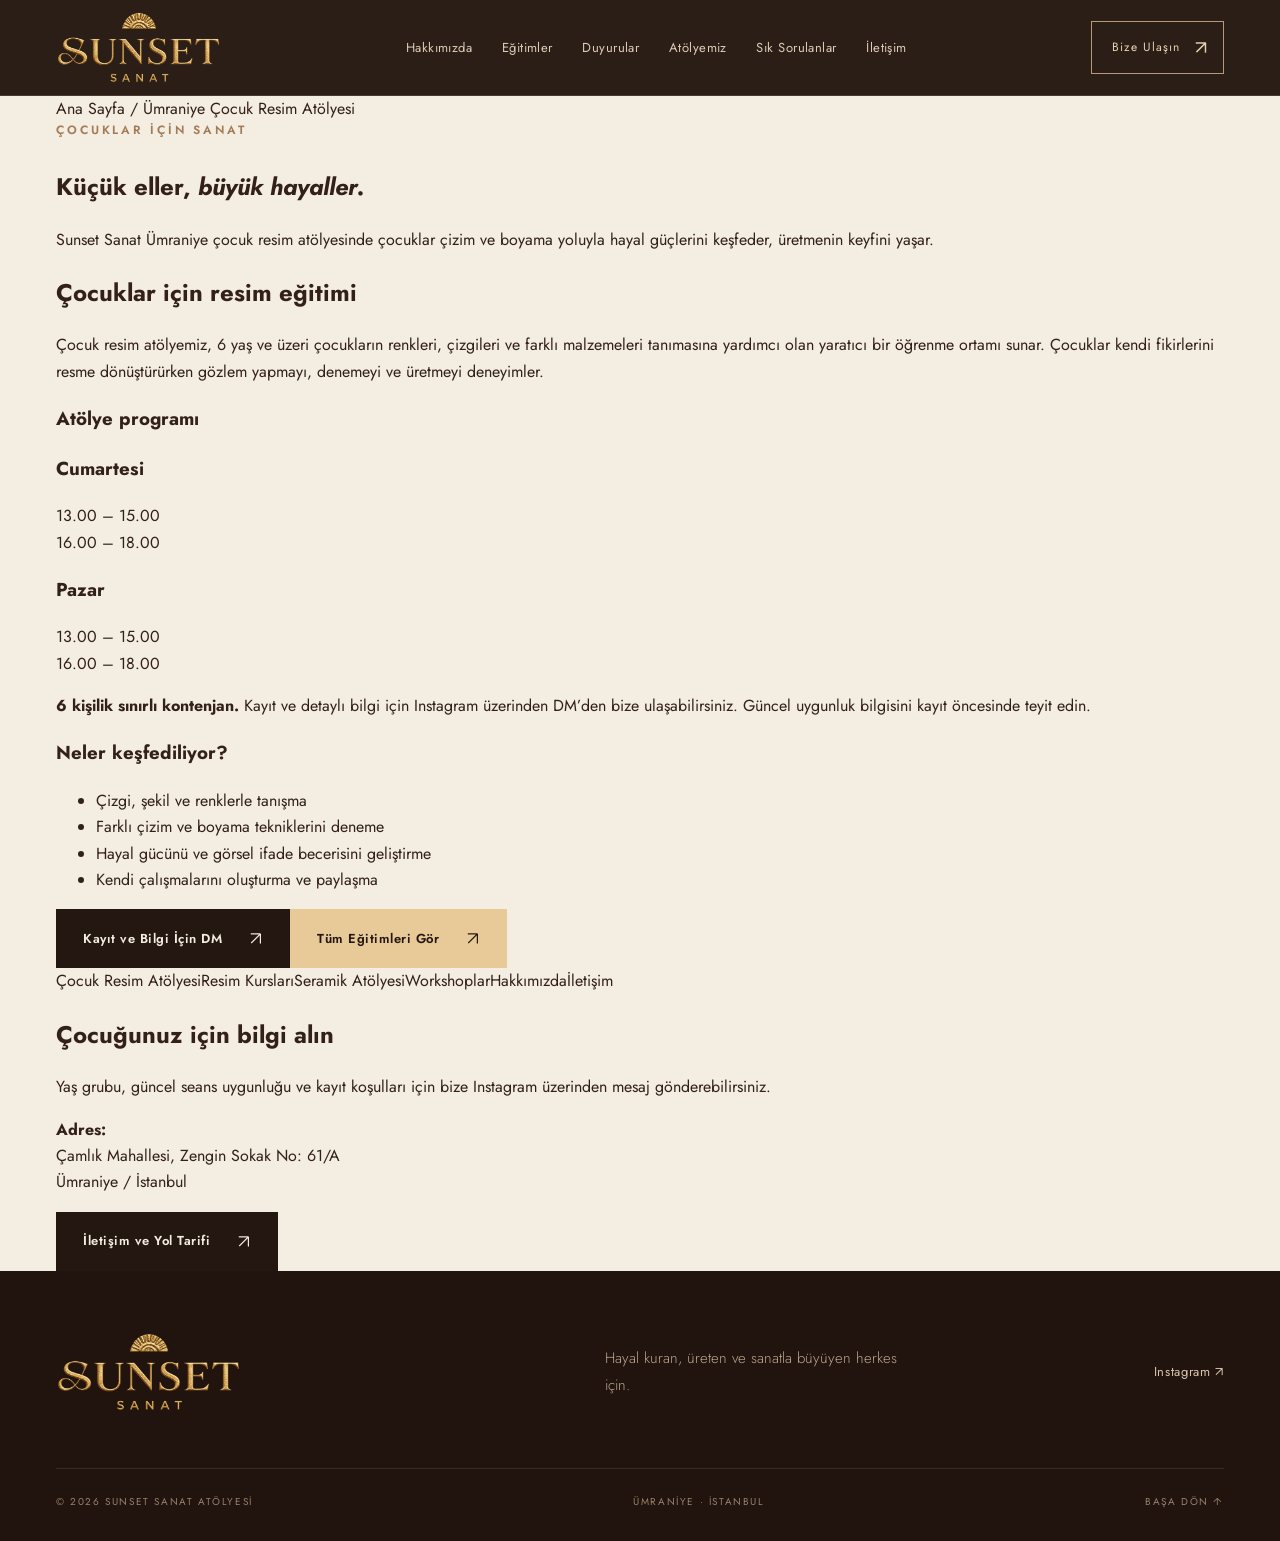
==== cocuk-resim-kursu.html @ 6eab6c6a "Add SEO landing page: Ümraniye Çocuk Resim Atölyesi" ====
<!doctype html>
<html lang="tr">
<head>
<meta charset="utf-8">
<meta name="viewport" content="width=device-width, initial-scale=1">
<title>Ümraniye Çocuk Resim Atölyesi | Sunset Sanat</title>
<meta name="description" content="Ümraniye çocuk resim atölyesi: 6 yaş ve üzeri çocuklar için çizim, boyama ve yaratıcılığı destekleyen sanat çalışmaları. Program ve kayıt için Sunset Sanat'a ulaşın.">
<meta name="robots" content="index, follow, max-image-preview:large">
<link rel="canonical" href="https://www.sunsetsanat.com/cocuk-resim-kursu.html">
<meta name="theme-color" content="#241711">
<link rel="icon" type="image/svg+xml" href="assets/favicon.svg">
<link rel="preconnect" href="https://fonts.googleapis.com">
<link rel="preconnect" href="https://fonts.gstatic.com" crossorigin>
<link href="https://fonts.googleapis.com/css2?family=DM+Sans:wght@400;500;600;700&family=Jost:wght@300;400;500;600;700&family=Playfair+Display:ital,wght@0,400;0,500;1,400;1,500&display=swap" rel="stylesheet">
<link rel="stylesheet" href="styles.css">
<link rel="stylesheet" href="sayfalar.css">
<script type="application/ld+json">{"@context":"https://schema.org","@type":"BreadcrumbList","itemListElement":[{"@type":"ListItem","position":1,"name":"Ana Sayfa","item":"https://www.sunsetsanat.com/"},{"@type":"ListItem","position":2,"name":"Ümraniye Çocuk Resim Atölyesi","item":"https://www.sunsetsanat.com/cocuk-resim-kursu.html"}]}</script>
</head>
<body>
<a class="skip-link" href="#icerik">İçeriğe geç</a>
<header class="site-header" id="ust"><div class="container header-inner">
<a class="brand" href="index.html" aria-label="Sunset Sanat ana sayfa"><img src="assets/logo-sunset.png" alt="Sunset Sanat" width="162" height="71"></a>
<nav class="main-nav" id="main-nav" aria-label="Ana menü">
<a href="index.html#hakkimizda">Hakkımızda</a><a href="index.html#egitimler">Eğitimler</a><a href="index.html#duyurular">Duyurular</a><a href="index.html#atolye">Atölyemiz</a><a href="index.html#sss">Sık Sorulanlar</a><a href="index.html#iletisim">İletişim</a>
</nav>
<a class="header-cta" href="https://www.instagram.com/sunsetsanatatolyesi/" target="_blank" rel="noopener noreferrer">Bize Ulaşın <span aria-hidden="true">↗</span></a>
<button class="menu-toggle" type="button" aria-expanded="false" aria-controls="main-nav" aria-label="Menüyü aç"><span></span><span></span><span></span></button>
</div></header>
<main id="icerik">
<section class="inner-hero"><div class="container">
<div class="breadcrumbs"><a href="index.html">Ana Sayfa</a> / Ümraniye Çocuk Resim Atölyesi</div>
<p class="overline">ÇOCUKLAR İÇİN SANAT</p><h1>Küçük eller, <em>büyük hayaller.</em></h1><p>Sunset Sanat Ümraniye çocuk resim atölyesinde çocuklar çizim ve boyama yoluyla hayal güçlerini keşfeder, üretmenin keyfini yaşar.</p>
</div></section>
<section class="inner-content"><div class="container inner-layout">
<article class="inner-main"><h2>Çocuklar için resim eğitimi</h2><p>Çocuk resim atölyemiz, 6 yaş ve üzeri çocukların renkleri, çizgileri ve farklı malzemeleri tanımasına yardımcı olan yaratıcı bir öğrenme ortamı sunar. Çocuklar kendi fikirlerini resme dönüştürürken gözlem yapmayı, denemeyi ve üretmeyi deneyimler.</p><h3>Atölye programı</h3><div class="inner-cards"><div class="inner-card"><h3>Cumartesi</h3><p>13.00 – 15.00<br>16.00 – 18.00</p></div><div class="inner-card"><h3>Pazar</h3><p>13.00 – 15.00<br>16.00 – 18.00</p></div></div><div class="inner-note"><p><strong>6 kişilik sınırlı kontenjan.</strong> Kayıt ve detaylı bilgi için Instagram üzerinden DM’den bize ulaşabilirsiniz. Güncel uygunluk bilgisini kayıt öncesinde teyit edin.</p></div><h3>Neler keşfediliyor?</h3><ul><li>Çizgi, şekil ve renklerle tanışma</li><li>Farklı çizim ve boyama tekniklerini deneme</li><li>Hayal gücünü ve görsel ifade becerisini geliştirme</li><li>Kendi çalışmalarını oluşturma ve paylaşma</li></ul>
<div class="inner-actions"><a class="button button-dark" href="https://www.instagram.com/sunsetsanatatolyesi/" target="_blank" rel="noopener noreferrer">Kayıt ve Bilgi İçin DM <span>↗</span></a><a class="button button-gold" href="index.html#egitimler">Tüm Eğitimleri Gör <span>↗</span></a></div>
<div class="inner-footer-links"><a href="cocuk-resim-kursu.html">Çocuk Resim Atölyesi</a><a href="resim-kurslari.html">Resim Kursları</a><a href="seramik-atolyesi.html">Seramik Atölyesi</a><a href="workshoplar.html">Workshoplar</a><a href="hakkimizda.html">Hakkımızda</a><a href="iletisim.html">İletişim</a></div>
</article>
<aside class="inner-aside"><h2>Çocuğunuz için bilgi alın</h2><p>Yaş grubu, güncel seans uygunluğu ve kayıt koşulları için bize Instagram üzerinden mesaj gönderebilirsiniz.</p><p><strong>Adres:</strong><br>Çamlık Mahallesi, Zengin Sokak No: 61/A<br>Ümraniye / İstanbul</p><a class="button button-dark" href="index.html#iletisim">İletişim ve Yol Tarifi <span>↗</span></a></aside>
</div></section></main><footer class="footer"><div class="container"><div class="footer-top"><a href="index.html"><img src="assets/logo-sunset.png" width="185" height="82" alt="Sunset Sanat"></a><p>Hayal kuran, üreten ve sanatla büyüyen herkes için.</p><a class="footer-instagram" href="https://www.instagram.com/sunsetsanatatolyesi/" target="_blank" rel="noopener noreferrer">Instagram ↗</a></div><div class="footer-bottom"><span>© 2026 SUNSET SANAT ATÖLYESİ</span><span>ÜMRANİYE · İSTANBUL</span><a href="#ust">BAŞA DÖN ↑</a></div></div></footer>
<script>
const toggle=document.querySelector('.menu-toggle'),nav=document.querySelector('.main-nav');
if(toggle&&nav){toggle.addEventListener('click',()=>{const open=toggle.getAttribute('aria-expanded')!=='true';toggle.setAttribute('aria-expanded',String(open));nav.classList.toggle('is-open',open);});}
</script>
</body></html>
---- styles.css ----
:root{--ink:#332016;--brown:#241711;--brown-2:#39251a;--brown-3:#563b29;--gold:#cfa56c;--light-gold:#e8c998;--cream:#f4ede2;--paper:#e9dac5;--white:#fffaf2;--muted:#87715c;--serif:'Playfair Display',Georgia,'Times New Roman',serif;--sans:'Jost','DM Sans',Arial,sans-serif;--ease:cubic-bezier(.22,1,.36,1)}
*,*::before,*::after{box-sizing:border-box}
html{scroll-behavior:smooth;scroll-padding-top:92px}
body{margin:0;font-family:var(--sans);font-size:16px;line-height:1.65;color:var(--ink);background:var(--cream);-webkit-font-smoothing:antialiased}
body.menu-open,body.lightbox-open{overflow:hidden}
::selection{background:var(--gold);color:var(--brown)}
a{color:inherit;text-decoration:none}img{display:block;max-width:100%}button{font:inherit}button,a{-webkit-tap-highlight-color:transparent}button:focus-visible,a:focus-visible,summary:focus-visible{outline:3px solid var(--gold);outline-offset:5px}
.container{width:min(1360px,calc(100% - 112px));margin-inline:auto}.section-pad{padding-block:125px}.skip-link{position:absolute;z-index:500;top:-70px;left:20px;background:#fff;color:#111;padding:10px 20px}.skip-link:focus{top:12px}
.overline,.section-index,.meta-label{font-size:12px;line-height:1.4;font-weight:600;letter-spacing:.24em;text-transform:uppercase}.overline{color:#a37b54;margin:0 0 28px}.display-title{font-family:var(--serif);font-size:clamp(41px,4.5vw,69px);line-height:1.2;letter-spacing:-.045em;font-weight:400;margin:0}.display-title em{color:#a47853;font-weight:400}.text-link{display:inline-flex;align-items:center;gap:24px;font-weight:500;color:var(--ink);border-bottom:1px solid #a58c73;padding-bottom:8px;transition:gap .25s,border-color .25s}.text-link:hover{gap:36px;border-color:var(--ink)}.text-link-light{color:var(--paper);border-color:#9a7553}.text-link-light:hover{border-color:var(--paper)}
.button{min-height:59px;display:inline-flex;align-items:center;justify-content:space-between;gap:28px;padding:15px 27px;font-size:13px;font-weight:600;letter-spacing:.04em;transition:background .25s,color .25s,transform .25s}.button:hover{transform:translateY(-3px)}.button span{font-size:19px;line-height:1;font-weight:300}.button-gold{background:var(--light-gold);color:var(--brown)}.button-gold:hover{background:#f0d8ae}.button-dark{background:var(--brown);color:var(--cream)}.button-dark:hover{background:var(--brown-3)}.button-outline{border:1px solid #ae8d68;color:var(--cream)}.button-outline:hover{border-color:var(--cream);background:#ffffff11}
.site-header{height:96px;position:sticky;top:0;z-index:50;background:#241711f7;backdrop-filter:blur(18px);border-bottom:1px solid #e8c99828}.header-inner{height:100%;display:flex;align-items:center;gap:24px;justify-content:space-between}.brand{display:flex;align-items:center;flex-shrink:0}.brand img{width:165px;height:auto;display:block}.main-nav{display:flex;align-items:center;justify-content:center;gap:clamp(13px,2.3vw,35px)}.main-nav a{font-size:13px;font-weight:400;letter-spacing:.035em;color:#ddcbb4;transition:color .25s}.main-nav a:hover{color:var(--gold)}.header-cta{white-space:nowrap;border:1px solid #b89976;color:#e9d4af;padding:10px 15px 10px 20px;font-size:12px;letter-spacing:.08em;display:flex;gap:15px;align-items:center;transition:background .25s}.header-cta:hover{background:#d9b57e1a}.header-cta span{font-size:19px}.menu-toggle{display:none;appearance:none;background:transparent;border:0;color:white;width:46px;height:46px;align-items:center;justify-content:center;flex-direction:column;gap:6px;cursor:pointer}.menu-toggle span{width:25px;height:1px;background:var(--light-gold);transition:transform .25s,opacity .25s}
.hero{overflow:hidden;background:var(--brown);color:var(--cream);position:relative}.hero:before{content:"";pointer-events:none;position:absolute;left:-250px;top:100px;width:800px;height:800px;background:radial-gradient(circle,#9c704017,transparent 70%)}.hero-grid{display:grid;grid-template-columns:49% 51%;min-height:min(760px,calc(100vh - 96px));align-items:stretch}.hero-copy{position:relative;z-index:1;padding:91px 35px 80px 0;display:flex;align-items:flex-start;flex-direction:column;justify-content:center}.eyebrow{font-size:10px;letter-spacing:.21em;font-weight:500;color:#cfb58d;display:flex;align-items:center;gap:13px;white-space:nowrap}.tiny-sun{font-size:23px;color:var(--gold);font-weight:300}.eyebrow-line{width:31px;height:1px;background:#816147}.hero h1{font-family:var(--serif);font-size:clamp(68px,7.4vw,119px);line-height:1.09;font-weight:400;letter-spacing:-.066em;margin:27px 0 31px}.hero h1 em{font-weight:400;color:var(--gold)}.gold-period{color:var(--gold)}.hero-copy>p{max-width:500px;color:#cbb6a1;font-size:16px;font-weight:300;line-height:1.9;letter-spacing:.01em;margin:0 0 35px}.hero-actions{display:flex;gap:36px;align-items:center;flex-wrap:wrap}.hero-actions .text-link{font-size:13px}.hero-note{display:flex;align-items:center;gap:20px;margin-top:74px;font-size:13px;color:#b8a38c;font-weight:300;line-height:1.55;letter-spacing:.04em}.note-star{font-size:45px;color:#b68d5f;line-height:1}.hero-visual{height:100%;min-height:640px;position:relative;padding:24px 0 25px 33px}.hero-image-wrap{position:absolute;inset:24px 0 25px 33px;overflow:hidden;background:#59412c}.hero-image-wrap>img{width:100%;height:100%;object-fit:cover;object-position:50% 46%;filter:saturate(.88) contrast(1.05)}.hero-image-shade{position:absolute;inset:0;background:linear-gradient(180deg,#160e0900 30%,#160e0999 100%)}.hero-stamp{position:absolute;left:-64px;bottom:115px;width:157px;height:157px;border-radius:50%;background:#e7c89a;color:#472d1f;border:8px solid #2b1a13;box-shadow:0 0 0 1px #aa8157;display:flex;align-items:center;justify-content:center;flex-direction:column;transform:rotate(-13deg);text-align:center;line-height:1}.hero-stamp span{font-size:10px;letter-spacing:.2em;margin-bottom:8px}.hero-stamp strong{font-size:14px;letter-spacing:.08em;line-height:1.16;font-weight:500}.hero-stamp svg{width:48px;margin-top:7px}.hero-image-caption{position:absolute;right:27px;bottom:51px;color:#e6d3b7;font-size:10px;letter-spacing:.21em;text-align:right}.hero-image-caption span{margin:0 8px}.hero-bottomline{border-top:1px solid #d0ac732b}.hero-bottomline .container{min-height:48px;display:flex;justify-content:space-between;align-items:center;color:#947b62;font-size:10px;letter-spacing:.25em}.hero-bottomline a{color:#bca181;transition:color .25s}.hero-bottomline a:hover{color:var(--cream)}.hero-bottomline a span{font-size:19px;vertical-align:middle;margin-left:12px}
.intro{background:#f3eee5}.intro-grid{display:grid;grid-template-columns:31% 69%;gap:20px}.section-index{color:#aa8258}.intro-side{position:relative;display:flex;flex-direction:column;justify-content:space-between;min-height:480px}.intro-decoration{height:260px;max-width:260px;opacity:.32}.intro-decoration svg{width:100%;height:100%;fill:none;stroke:#a88662;stroke-width:.6}.intro-main{max-width:830px;padding-top:46px}.intro-main .display-title{margin-bottom:35px}.intro-desc{max-width:630px;display:grid;grid-template-columns:1fr 1fr;gap:36px;font-size:16px;font-weight:300;color:#6d5b4d;line-height:1.9}.intro-desc p{margin:0}.intro-pills{margin-top:44px;display:flex;gap:12px;flex-wrap:wrap}.intro-pills span{border:1px solid #cdbda9;padding:10px 13px;font-size:12px;color:#735e4c;letter-spacing:.035em}
.courses{background:#e7d9c6}.section-head{display:flex;justify-content:space-between;align-items:flex-end;gap:40px}.section-head .display-title{max-width:900px}.section-head>p{max-width:290px;line-height:1.85;color:#705e50;font-weight:300;font-size:15px;margin:0 0 9px}.filter-bar{display:flex;gap:8px;flex-wrap:wrap;margin-top:56px;margin-bottom:37px}.filter-chip{cursor:pointer;background:transparent;color:#664b39;border:1px solid #c5b198;font-size:12px;letter-spacing:.035em;padding:10px 19px;border-radius:50px;transition:background .2s,color .2s,border-color .2s}.filter-chip:hover{border-color:#725036}.filter-chip.active{background:#452d1e;color:#fff2df;border-color:#452d1e}.course-grid{display:grid;grid-template-columns:repeat(3,minmax(0,1fr));gap:22px}.course-card{background:#f6f0e6;overflow:hidden;display:flex;flex-direction:column;transition:box-shadow .3s,transform .3s}.course-card[hidden]{display:none}.course-card:hover{transform:translateY(-6px);box-shadow:0 19px 33px #26180f17}.course-image{aspect-ratio:1.28;position:relative;overflow:hidden;background:#6c4c36}.course-image>img{height:100%;width:100%;object-fit:cover;transition:transform .6s var(--ease);object-position:center 40%}.course-card:hover .course-image>img{transform:scale(1.055)}.course-number{position:absolute;top:18px;left:18px;background:#f5e7d8ef;color:#38261a;padding:3px 13px;font-family:var(--serif);font-size:17px}.course-body{padding:31px 30px 27px;display:flex;align-items:flex-start;flex-direction:column;flex:1}.course-type{font-size:10px;letter-spacing:.17em;color:#a17955;font-weight:500}.course-body h3{font-family:var(--serif);font-weight:400;font-size:34px;line-height:1.2;letter-spacing:-.03em;margin:11px 0 13px}.course-body p{font-size:14px;line-height:1.75;font-weight:300;color:#66594e;margin:0 0 26px;max-width:330px}.course-body a{margin-top:auto;align-self:stretch;display:flex;justify-content:space-between;border-top:1px solid #decdb9;padding-top:15px;font-size:12px;font-weight:600;letter-spacing:.065em;color:#684733}.course-body a span{font-size:17px;transition:transform .2s}.course-body a:hover span{transform:translate(3px,-3px)}.courses-bottom{border-top:1px solid #c6ae92;margin-top:43px;padding-top:27px;display:flex;align-items:center;justify-content:space-between;gap:20px;font-weight:300;color:#695746}.courses-bottom .text-link{font-weight:500;font-size:13px}
.feature{background:var(--white);padding-block:111px}.feature-grid{display:grid;grid-template-columns:46fr 54fr;gap:8%;align-items:center}.feature-art{padding:0 34px 25px 0;position:relative}.feature-art img{width:100%;max-height:625px;object-fit:cover;object-position:top;box-shadow:24px 24px 0 #e0cdb3}.feature-art-line{position:absolute;width:80px;height:80px;border-left:1px solid #947355;border-bottom:1px solid #947355;left:-25px;bottom:3px}.feature-copy{max-width:570px}.feature-copy .display-title{margin-bottom:26px}.feature-copy>p:not(.overline){max-width:510px;font-size:16px;line-height:1.9;color:#706056;font-weight:300;margin:0 0 30px}.feature-schedule{border-top:1px solid #dac7ac;border-bottom:1px solid #dac7ac;display:grid;grid-template-columns:1.15fr 1fr .9fr;margin-bottom:32px}.feature-schedule>div{padding:18px 9px 19px 0;display:flex;flex-direction:column;gap:6px}.feature-schedule>div+div{border-left:1px solid #dac7ac;padding-left:20px}.feature-schedule span{font-size:10px;letter-spacing:.16em;color:#ae875c}.feature-schedule strong{font-weight:500;font-size:15px;color:#473123}.feature-copy small{display:block;color:#897766;font-size:12px;font-weight:300;margin-top:15px}
.gallery{background:#2c1c13;color:var(--cream)}.gallery-title-row{display:flex;align-items:end;justify-content:space-between;gap:40px;margin-bottom:48px}.gallery-title-row .display-title em{color:var(--gold)}.gallery-title-row>p{max-width:300px;color:#beab96;font-weight:300;font-size:15px;line-height:1.9;margin:0 0 10px}.gallery-grid{height:min(600px,48vw);min-height:420px;display:grid;grid-template-columns:1.14fr 1fr;grid-template-rows:1fr 1fr;gap:16px}.gallery-item{position:relative;cursor:zoom-in;background:#4b3324;border:0;padding:0;display:block;min-width:0;overflow:hidden}.gallery-item img{height:100%;width:100%;object-fit:cover;transition:transform .7s var(--ease),filter .7s;filter:saturate(.75)}.gallery-item:hover img{transform:scale(1.055);filter:saturate(1)}.gallery-main{grid-row:1/3}.gallery-main img{object-position:center 47%}.gallery-top img{object-position:50% 43%}.gallery-bottom img{object-position:center 32%}.gallery-zoom{position:absolute;right:18px;bottom:18px;border:1px solid #f1e0c877;color:#fff3df;width:42px;height:42px;display:grid;place-items:center;font-size:21px;background:#21150e75;backdrop-filter:blur(8px)}.gallery-foot{display:flex;justify-content:space-between;gap:20px;margin-top:30px;align-items:center}.gallery-foot>span{font-size:11px;letter-spacing:.19em;color:#a98866}.gallery-foot>span span{margin:0 15px}.gallery-foot .text-link{font-size:13px}
.quote-band{background:#d5b68d;padding:35px 0;color:#432a1a}.quote-band .container{display:flex;align-items:center;justify-content:center;gap:45px}.quote-band p{font-family:var(--serif);font-size:clamp(18px,2.4vw,33px);line-height:1.5;letter-spacing:-.025em;text-align:center;margin:0}.quote-band em{font-weight:400}.quote-sun{font-size:28px;color:#745033}
.faq{background:#f5eee4}.faq-grid{display:grid;grid-template-columns:.85fr 1.15fr;gap:9%}.faq-heading .display-title{margin-bottom:26px}.faq-heading>p:not(.overline){font-size:15px;line-height:1.9;color:#7a6859;font-weight:300;max-width:310px;margin-bottom:25px}.faq-heading .text-link{font-size:13px}.faq-list{border-top:1px solid #cbb9a5}.faq-list details{border-bottom:1px solid #cbb9a5;padding:24px 0;transition:background .2s}.faq-list summary{list-style:none;cursor:pointer;font-size:18px;font-weight:500;display:flex;gap:25px;align-items:center;justify-content:space-between;color:#392719;line-height:1.5}.faq-list summary::-webkit-details-marker{display:none}.faq-list summary span{display:grid;place-items:center;border:1px solid #c8ae8d;border-radius:50%;width:31px;height:31px;flex-shrink:0;font-size:24px;line-height:1;font-weight:300;transition:transform .25s,background .25s}.faq-list details[open] summary span{transform:rotate(45deg);background:#deceb9}.faq-list details p{font-size:15px;line-height:1.85;color:#756354;margin:14px 63px 0 0;font-weight:300}.faq-list details p a{text-decoration:underline;text-underline-offset:3px;color:#8b5e40}
.contact{background:#302016;color:var(--cream);padding:108px 0}.contact-grid{display:grid;grid-template-columns:1fr 1fr;gap:7%;align-items:stretch}.contact-copy{padding:12px 0}.contact-copy .display-title{font-size:clamp(42px,4.2vw,65px);margin-bottom:24px}.contact-copy .display-title em{color:var(--gold)}.contact-copy>p:not(.overline){font-size:15px;font-weight:300;line-height:1.9;max-width:440px;color:#c4b09a;margin-bottom:37px}.contact-meta{display:grid;grid-template-columns:1.2fr .85fr;gap:25px;padding:25px 0;border-top:1px solid #87684a67;border-bottom:1px solid #87684a67}.contact-meta>div{display:flex;flex-direction:column;gap:13px}.meta-label{font-size:10px;color:#c8a16c}.contact-meta address{font-style:normal;font-size:15px;line-height:1.8;font-weight:300;color:#e4d2bb}.contact-meta a{font-size:14px;font-weight:400;color:#e4d2bb;overflow-wrap:anywhere}.contact-meta a:hover{color:var(--gold)}.contact-actions{margin-top:32px;display:flex;align-items:center;gap:12px;flex-wrap:wrap}.contact-actions .button{padding-inline:22px}.map-frame{min-height:490px;position:relative;background:#c6b6a2;overflow:hidden;box-shadow:0 25px 50px #160b0760}.map-frame iframe{width:100%;height:100%;position:absolute;inset:0;border:0;filter:saturate(.75) sepia(.13)}.map-tag{position:absolute;bottom:19px;left:19px;right:19px;background:#f4eee2;padding:18px 21px;display:flex;align-items:center;justify-content:space-between;gap:15px;color:#362316;pointer-events:none}.map-tag span{color:#9c774c;font-size:11px;letter-spacing:.13em;white-space:nowrap}.map-tag strong{font-size:15px;font-weight:500}
.footer{background:#21140f;color:#d9c4ab}.footer-top{padding:61px 0 56px;display:grid;grid-template-columns:1fr 1fr auto;align-items:center;gap:40px}.footer-top img{width:185px;height:auto}.footer-top p{max-width:300px;font-size:15px;font-weight:300;line-height:1.8;margin:0;color:#bba48e}.footer-instagram{display:inline-flex;align-items:center;gap:13px;font-size:13px;letter-spacing:.05em}.footer-instagram svg{width:21px;height:21px}.footer-instagram span{margin-left:9px;font-size:18px}.footer-instagram:hover{color:var(--gold)}.footer-bottom{display:flex;align-items:center;justify-content:space-between;gap:20px;border-top:1px solid #bb956529;padding:25px 0 30px;font-size:10px;letter-spacing:.16em;color:#99806b}.footer-bottom a:hover{color:var(--gold)}
.lightbox[hidden]{display:none}.lightbox{position:fixed;z-index:1000;inset:0;padding:55px 20px 24px;background:#130c09ef;display:flex;align-items:center;justify-content:center;flex-direction:column;gap:12px}.lightbox img{max-height:calc(100vh - 145px);max-width:min(90vw,1100px);object-fit:contain;box-shadow:0 18px 55px #0008}.lightbox p{font-size:13px;letter-spacing:.07em;color:#e8d2b4;margin:0}.lightbox-close{position:absolute;top:20px;right:25px;border:1px solid #ccb18e99;color:#fff0da;font-size:34px;line-height:1;cursor:pointer;width:44px;height:44px;background:#33231a}
@media (min-width:1450px){.hero-copy{padding-block:115px}.hero-grid{min-height:800px}.hero h1{font-size:120px}}
@media (max-width:1170px){.container{width:min(100% - 72px,1100px)}.main-nav{gap:15px}.main-nav a{font-size:12px}.brand img{width:145px}.hero h1{font-size:clamp(63px,7.8vw,105px)}.hero-copy{padding-right:22px}.hero-stamp{width:134px;height:134px;left:-52px}.hero-stamp strong{font-size:12px}.course-body{padding:26px 23px}.course-body h3{font-size:29px}.feature-grid{gap:6%}.contact-grid{gap:5%}.contact-actions{align-items:stretch}.contact-actions .button{padding-inline:16px}}
@media (max-width:900px){.container{width:calc(100% - 52px)}.site-header{height:78px}.header-cta{margin-left:auto}.menu-toggle{display:flex;z-index:2}.main-nav{position:absolute;display:none;flex-direction:column;align-items:stretch;justify-content:flex-start;left:0;right:0;top:100%;background:#2a1b13;gap:0;padding:15px 26px 25px;border-bottom:1px solid #b88c6240;box-shadow:0 20px 30px #0004}.main-nav.is-open{display:flex}.main-nav a{font-size:16px;border-bottom:1px solid #ffffff18;padding:13px 3px}.menu-toggle[aria-expanded="true"] span:nth-child(1){transform:translateY(7px) rotate(45deg)}.menu-toggle[aria-expanded="true"] span:nth-child(2){opacity:0}.menu-toggle[aria-expanded="true"] span:nth-child(3){transform:translateY(-7px) rotate(-45deg)}.hero-grid{grid-template-columns:52% 48%;min-height:680px}.hero h1{font-size:clamp(58px,8vw,88px)}.hero-visual{min-height:650px}.hero-copy>p{font-size:15px}.hero-actions{gap:23px}.hero-actions .button{min-height:54px;padding:12px 18px}.hero-note{margin-top:45px}.hero-stamp{display:none}.intro-grid{grid-template-columns:25% 75%}.intro-side{min-height:380px}.intro-desc{gap:23px}.section-head,.gallery-title-row{align-items:flex-start;flex-direction:column;gap:20px}.section-head>p,.gallery-title-row>p{max-width:540px}.course-grid{grid-template-columns:repeat(2,minmax(0,1fr))}.feature-grid{grid-template-columns:1fr;gap:48px}.feature-art{width:min(100% - 20px,520px);margin:0 auto}.feature-art img{max-height:620px;object-position:center top}.feature-schedule{grid-template-columns:1fr 1fr}.feature-schedule>div:nth-child(3){grid-column:1/-1;border-top:1px solid #dac7ac;border-left:0;padding-left:0}.faq-grid{gap:5%;grid-template-columns:.75fr 1.25fr}.faq-list summary{font-size:16px}.contact-grid{grid-template-columns:1fr 1fr;gap:30px}.contact-meta{grid-template-columns:1fr;gap:20px}.map-tag{flex-direction:column;align-items:flex-start}.footer-top{grid-template-columns:1fr auto}.footer-top p{display:none}}
@media (max-width:680px){html{scroll-padding-top:74px}.container{width:calc(100% - 38px)}.section-pad{padding-block:79px}.display-title{font-size:clamp(38px,9vw,52px)}.site-header{height:75px}.brand img{width:134px}.header-inner{gap:8px}.header-cta{font-size:0;gap:0;padding:9px 13px}.header-cta span{font-size:23px}.hero-grid{display:flex;flex-direction:column;min-height:unset}.hero-copy{padding:56px 0 51px}.hero h1{font-size:clamp(71px,15vw,106px);margin:20px 0 27px}.hero-copy>p{max-width:520px;font-size:15px;line-height:1.78;margin-bottom:27px}.eyebrow{font-size:9px;gap:8px}.eyebrow-line{width:17px}.hero-actions{gap:22px}.hero-actions .button{padding:13px 19px;min-height:53px}.hero-actions .text-link{font-size:12px}.hero-note{margin-top:31px;gap:15px}.note-star{font-size:35px}.hero-visual{padding:0 0 20px;min-height:395px;height:395px}.hero-image-wrap{inset:0 0 20px}.hero-image-wrap>img{object-position:center 47%}.hero-image-caption{bottom:40px;right:16px;font-size:9px}.hero-bottomline .container{font-size:9px;letter-spacing:.12em}.hero-bottomline a span{margin-left:4px}.intro-grid{grid-template-columns:1fr;gap:10px}.intro-side{min-height:0}.intro-decoration{display:none}.intro-main{padding-top:20px}.intro-main .display-title{margin-bottom:27px}.intro-desc{grid-template-columns:1fr;gap:12px;font-size:15px}.intro-pills{margin-top:27px}.intro-pills span{font-size:11px;padding:8px 11px}.courses .overline{margin-bottom:17px}.section-head{gap:15px}.section-head>p{font-size:14px}.filter-bar{margin:30px 0 27px;gap:8px}.filter-chip{font-size:11px;padding:9px 12px}.course-grid{grid-template-columns:1fr;gap:17px}.course-image{aspect-ratio:1.5}.course-image>img{object-position:center 35%}.course-body{padding:24px}.course-body h3{font-size:32px}.course-body p{font-size:14px;margin-bottom:18px}.courses-bottom{margin-top:25px;flex-direction:column;align-items:flex-start;gap:10px;font-size:14px}.feature{padding-block:78px}.feature-grid{grid-template-columns:1fr;gap:65px}.feature-art{width:min(100% - 17px,440px);margin:0 auto;padding-right:15px}.feature-art img{max-height:490px;object-position:center 7%}.feature-copy .overline{margin-bottom:18px}.feature-schedule{grid-template-columns:1.2fr 1fr}.feature-schedule>div{padding-right:8px}.feature-schedule>div+div{padding-left:13px}.feature-schedule strong{font-size:14px}.gallery-title-row{gap:14px;margin-bottom:30px}.gallery-title-row>p{font-size:14px}.gallery-grid{height:680px;min-height:0;grid-template-columns:1fr 1fr;grid-template-rows:1.1fr .7fr;gap:10px}.gallery-main{grid-column:1/3;grid-row:1}.gallery-top{grid-column:1;grid-row:2}.gallery-bottom{grid-column:2;grid-row:2}.gallery-main img{object-position:50% 45%}.gallery-foot{flex-direction:column;align-items:flex-start;gap:14px}.gallery-foot>span{font-size:9px}.quote-band{padding:28px 0}.quote-band .container{gap:12px}.quote-sun{font-size:18px}.quote-band p{font-size:19px}.faq-grid{grid-template-columns:1fr;gap:38px}.faq-heading .display-title{margin-bottom:17px}.faq-heading>p:not(.overline){margin-bottom:12px}.faq-list details{padding:20px 0}.faq-list summary{font-size:16px}.faq-list details p{margin:14px 15px 0 0;font-size:14px}.contact{padding:78px 0}.contact-grid{grid-template-columns:1fr;gap:40px}.contact-copy .display-title{font-size:clamp(42px,10vw,60px)}.contact-meta{grid-template-columns:1fr 1fr;gap:14px}.contact-meta address{font-size:13px}.contact-meta a{font-size:12px}.contact-actions{gap:8px}.contact-actions .button{flex:1;justify-content:space-between;font-size:12px;gap:13px}.map-frame{min-height:385px}.map-tag{flex-direction:row;align-items:center}.map-tag strong{font-size:13px}.footer-top{padding:43px 0 34px;grid-template-columns:1fr auto;gap:12px}.footer-top img{width:160px;height:auto}.footer-instagram{font-size:0;gap:0}.footer-instagram svg{width:23px;height:23px}.footer-instagram span{font-size:18px;margin-left:7px}.footer-bottom{font-size:9px;flex-wrap:wrap;justify-content:space-between}.footer-bottom span:nth-child(2){display:none}}
@media (max-width:400px){.hero h1{font-size:66px}.hero-actions{gap:15px}.hero-actions .text-link{font-size:11px}.hero-copy>p{font-size:14px}.eyebrow{font-size:8px}.contact-actions{flex-direction:column}.contact-actions .button{width:100%}.map-tag{flex-direction:column;align-items:flex-start}.feature-schedule{grid-template-columns:1fr}.feature-schedule>div,.feature-schedule>div+div,.feature-schedule>div:nth-child(3){grid-column:1;border-left:0;border-top:1px solid #dac7ac;padding:12px 0}.feature-schedule>div:first-child{border-top:0}}
@media (prefers-reduced-motion:reduce){*,*::before,*::after{animation-duration:.01ms!important;animation-iteration-count:1!important;scroll-behavior:auto!important;transition-duration:.01ms!important}}

/* DUYURULAR / WORKSHOP ETKİNLİKLERİ */
.announcements{background:#f7f0e5;color:var(--ink);position:relative;overflow:hidden}
.announcements:before{content:"";width:500px;height:500px;position:absolute;top:-325px;right:-170px;border:1px solid #ddc6a4;border-radius:50%;pointer-events:none}
.announcements-heading{display:flex;align-items:flex-start;justify-content:space-between;gap:24px;margin-bottom:54px}
.announcements-heading .overline{margin-bottom:17px}
.announcements-heading .display-title{margin-bottom:19px}
.announcements-lead{max-width:640px;margin:0;color:#736052;font-size:16px;font-weight:300;line-height:1.85}
.announcements-flower{font-size:104px;line-height:1;color:#c7a37a;font-weight:300;margin-right:27px;opacity:.7}
.announcements-list{display:flex;flex-direction:column;gap:58px}
.announcement-card{background:#ede0cf;display:grid;grid-template-columns:minmax(0,.89fr) minmax(0,1.11fr);gap:clamp(28px,4.5vw,70px);padding:clamp(22px,3.5vw,48px);border:1px solid #dfcbb4;box-shadow:0 20px 50px #4229170b}
.announcement-gallery{min-width:0}
.announcement-video{display:block;width:100%;max-height:620px;aspect-ratio:9/16;object-fit:contain;background:#4d3021;border:0}
.announcement-cover{position:relative;width:100%;aspect-ratio:4/4.7;display:flex;justify-content:center;align-items:center;padding:0;border:0;cursor:zoom-in;background:#4d3021;overflow:hidden}
.announcement-cover img{width:100%;height:100%;object-fit:contain;transition:transform .4s var(--ease)}
.announcement-cover:hover img{transform:scale(1.025)}
.announcement-zoom{position:absolute;right:16px;bottom:16px;background:#2e1b14dc;color:#fff4e2;display:grid;place-items:center;width:41px;height:41px;border:1px solid #e7cfa380;font-size:23px}
.announcement-thumbnails{display:grid;grid-template-columns:repeat(4,minmax(0,1fr));gap:10px;margin-top:12px}
.announcement-thumb{padding:4px;background:#d7c0a6;border:1px solid transparent;cursor:pointer;aspect-ratio:1/1;overflow:hidden;transition:border-color .2s,background .2s}
.announcement-thumb:hover{background:#be9a74}
.announcement-thumb[aria-pressed="true"]{background:#5b3b27;border-color:#5b3b27}
.announcement-thumb img{width:100%;height:100%;object-fit:cover;object-position:center 30%}
.announcement-info{display:flex;flex-direction:column;align-items:flex-start;padding:clamp(0px,1.5vw,24px) 0;min-width:0}
.announcement-kicker{font-size:11px;font-weight:600;letter-spacing:.17em;color:#a2774f;margin:0 0 22px}
.announcement-info h3{font-family:var(--serif);font-size:clamp(35px,3.8vw,60px);line-height:1.12;letter-spacing:-.046em;font-weight:400;color:#342014;margin:0 0 24px}
.announcement-info h3 em{font-weight:400;color:#a16d44}
.announcement-badge{display:inline-flex;gap:8px;align-items:center;background:#dbb987;color:#4c3020;padding:7px 13px;font-size:11px;font-weight:600;letter-spacing:.07em;margin-bottom:28px}
.announcement-badge.is-past{background:#d8d0c5;color:#796957}
.announcement-meta{display:grid;grid-template-columns:1fr 1fr;gap:19px 22px;width:100%;border-top:1px solid #cdb79e;border-bottom:1px solid #cdb79e;padding:21px 0;margin-bottom:24px}
.announcement-meta>div{display:flex;flex-direction:column;gap:5px;min-width:0}
.announcement-meta .meta-label{font-size:10px;color:#9d764d;letter-spacing:.12em}
.announcement-meta strong{font-size:15px;font-weight:500;line-height:1.35;color:#4a3121}
.announcement-spot{font-size:19px;line-height:1.45;font-weight:500;margin:0 0 12px;color:#503626}
.announcement-description{font-size:15px;line-height:1.82;font-weight:300;color:#6e5b4a;margin:0 0 19px}
.announcement-points{padding:0;margin:0 0 27px;list-style:none;display:flex;flex-direction:column;gap:7px;color:#6c5644;font-size:14px;font-weight:400}
.announcement-points li{display:flex;gap:11px;align-items:flex-start}
.announcement-points li:before{content:"✳";color:#b58d59;flex:none}
.announcement-actions{width:100%;margin-top:auto;display:flex;align-items:center;flex-wrap:wrap;gap:20px}
.announcement-actions .button{flex:0 1 auto}
.announcement-actions-note{font-size:11px;line-height:1.5;color:#8a705d;max-width:185px}
.announcements-follow{display:flex;justify-content:space-between;align-items:center;gap:25px;border-top:1px solid #dac7af;padding-top:27px;margin-top:45px}
.announcements-follow>span{font-size:14px;color:#806954}
.announcements-follow-star{font-size:24px;color:#ae7c4a;margin-right:10px;vertical-align:-2px}
.announcements-follow .text-link{font-size:13px}
.announcements-empty{margin:0;color:#806954}
@media (max-width:1100px){.announcement-card{gap:30px}.announcement-info h3{font-size:clamp(34px,4vw,48px)}.announcement-meta{grid-template-columns:1fr 1fr;gap:17px}.announcement-info{padding-block:0}}
@media (max-width:780px){.announcement-card{grid-template-columns:1fr;gap:32px}.announcement-gallery{width:min(100%,540px);margin:0 auto}.announcement-cover{aspect-ratio:1/1.08}.announcement-info h3{font-size:clamp(38px,7vw,55px)}.announcement-kicker{margin-bottom:11px}.announcement-badge{margin-bottom:20px}}
@media (max-width:680px){.announcements-heading{margin-bottom:30px}.announcements-heading .display-title{margin-bottom:13px}.announcements-flower{display:none}.announcements-lead{font-size:14px}.announcement-card{padding:16px;gap:27px}.announcement-cover{aspect-ratio:4/4.45}.announcement-thumbnails{gap:6px;margin-top:7px}.announcement-thumb{padding:3px}.announcement-info h3{font-size:clamp(38px,10vw,51px);margin-bottom:19px}.announcement-meta{gap:15px;padding:17px 0}.announcement-meta strong{font-size:14px}.announcement-spot{font-size:17px}.announcement-description{font-size:14px}.announcement-points{font-size:13px}.announcement-actions{align-items:stretch;gap:14px;flex-direction:column}.announcement-actions .button{width:100%;justify-content:space-between}.announcement-actions-note{max-width:none}.announcements-follow{flex-direction:column;align-items:flex-start;gap:13px;margin-top:27px}}
@media (max-width:370px){.announcement-meta{grid-template-columns:1fr 1fr;gap:12px}.announcement-meta strong{font-size:13px}.announcement-card{padding:12px}.announcement-info h3{font-size:36px}}
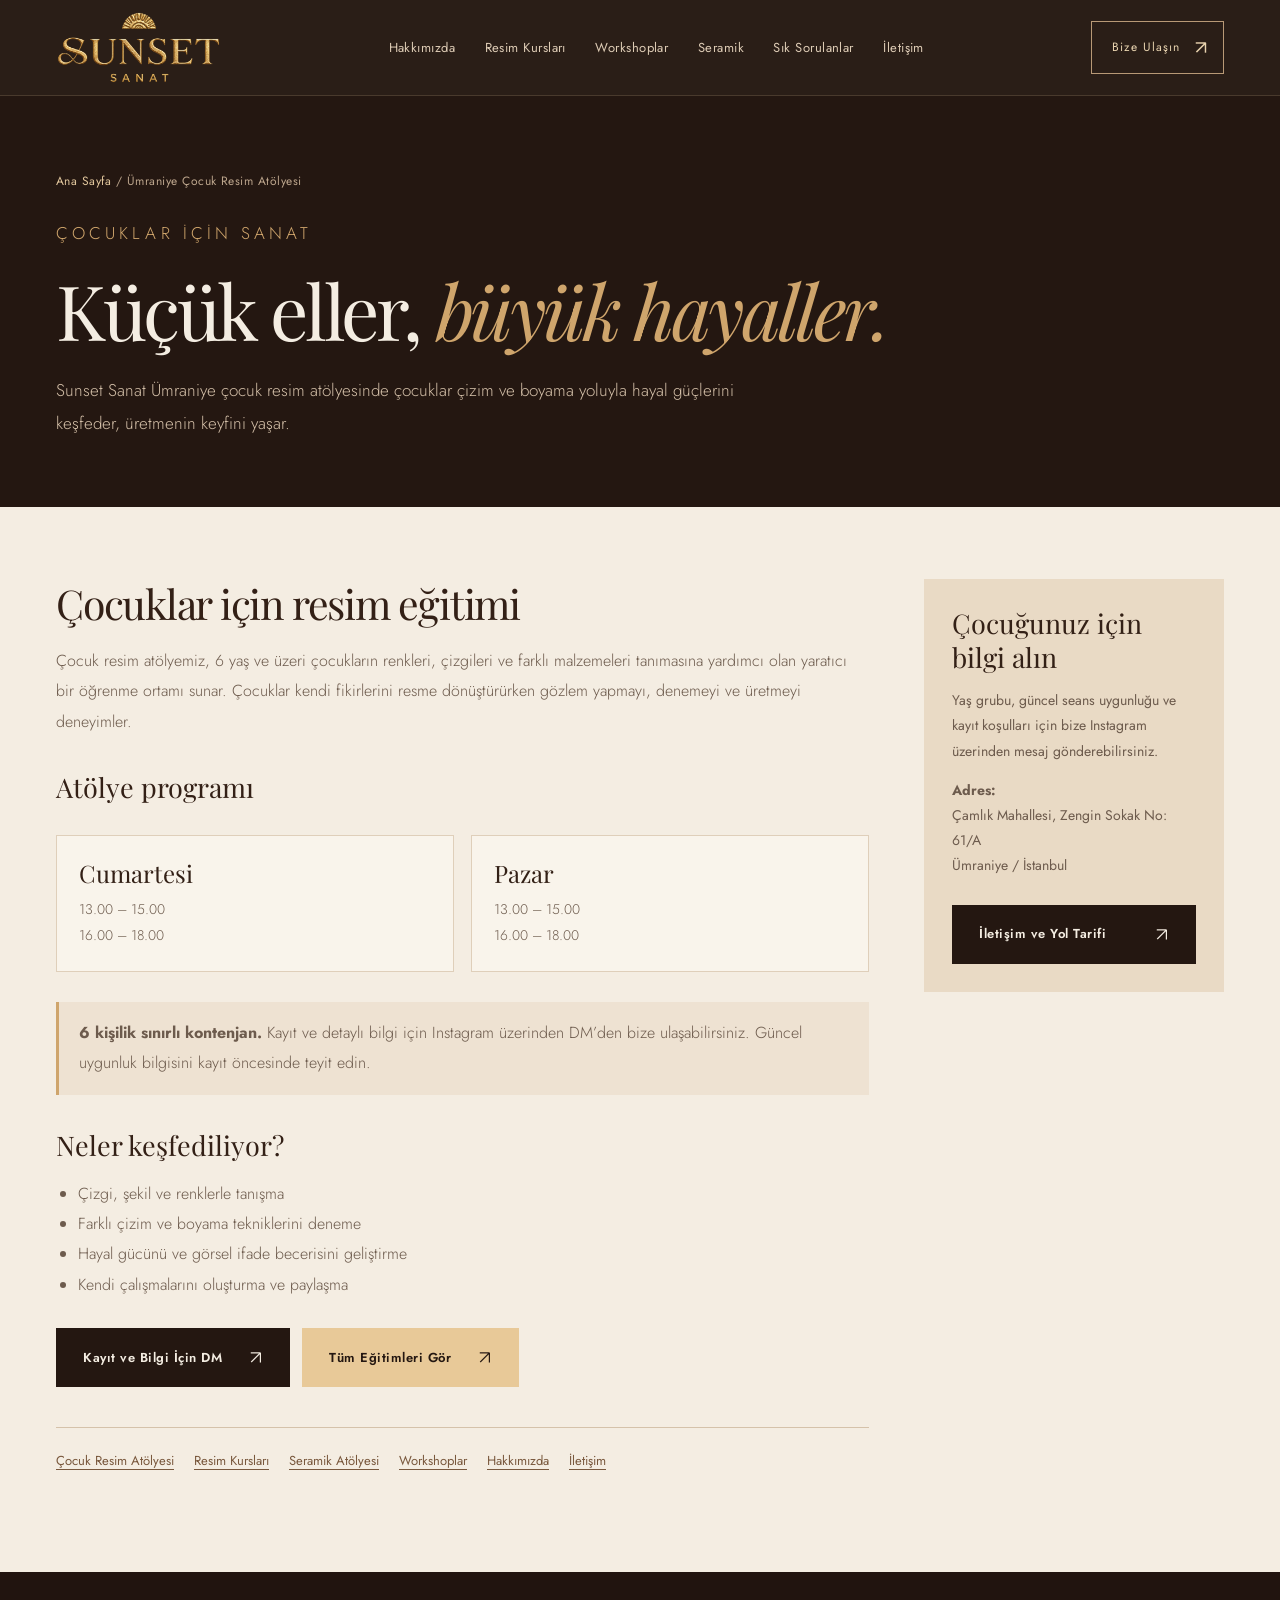
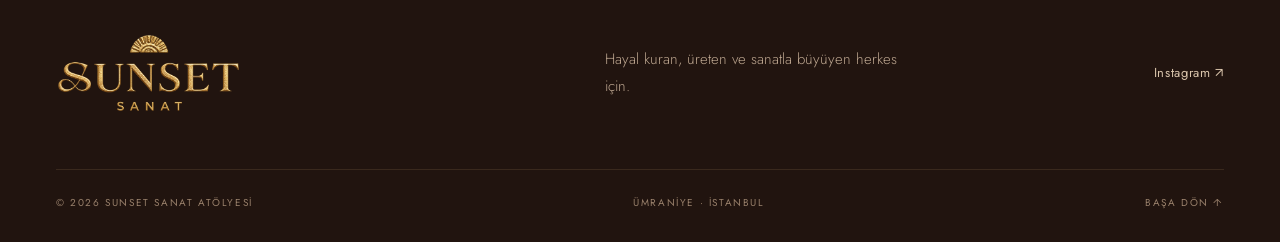
==== commit 97584a80: "Alt sayfa üst menülerini ana menüyle tutarlı hale getir" ====
--- a/cocuk-resim-kursu.html
+++ b/cocuk-resim-kursu.html
@@ -21,7 +21,7 @@
 <header class="site-header" id="ust"><div class="container header-inner">
 <a class="brand" href="index.html" aria-label="Sunset Sanat ana sayfa"><img src="assets/logo-sunset.png" alt="Sunset Sanat" width="162" height="71"></a>
 <nav class="main-nav" id="main-nav" aria-label="Ana menü">
-<a href="index.html#hakkimizda">Hakkımızda</a><a href="index.html#egitimler">Eğitimler</a><a href="index.html#duyurular">Duyurular</a><a href="index.html#atolye">Atölyemiz</a><a href="index.html#sss">Sık Sorulanlar</a><a href="index.html#iletisim">İletişim</a>
+<a href="hakkimizda.html">Hakkımızda</a><a href="resim-kurslari.html">Resim Kursları</a><a href="workshoplar.html">Workshoplar</a><a href="seramik-atolyesi.html">Seramik</a><a href="index.html#sss">Sık Sorulanlar</a><a href="iletisim.html">İletişim</a>
 </nav>
 <a class="header-cta" href="https://www.instagram.com/sunsetsanatatolyesi/" target="_blank" rel="noopener noreferrer">Bize Ulaşın <span aria-hidden="true">↗</span></a>
 <button class="menu-toggle" type="button" aria-expanded="false" aria-controls="main-nav" aria-label="Menüyü aç"><span></span><span></span><span></span></button>
--- a/sayfalar.css
+++ b/sayfalar.css
@@ -0,0 +1 @@
+.inner-hero{background:var(--brown);color:var(--cream);padding:76px 0 68px}.inner-hero .overline{color:var(--gold);margin-bottom:18px}.inner-hero h1{font:400 clamp(42px,6vw,76px)/1.12 var(--serif);letter-spacing:-.045em;max-width:900px;margin:0 0 22px}.inner-hero h1 em{color:var(--gold)}.inner-hero p{max-width:720px;color:#d2bea7;font-weight:300;line-height:1.9;margin:0;font-size:17px}.breadcrumbs{font-size:12px;color:#bca58c;margin-bottom:25px;letter-spacing:.04em}.breadcrumbs a{color:#e4c99f}.inner-content{padding:72px 0 100px;background:var(--cream)}.inner-layout{display:grid;grid-template-columns:minmax(0,1fr) 300px;gap:55px;align-items:start}.inner-main h2{font:400 clamp(29px,3.2vw,43px)/1.2 var(--serif);letter-spacing:-.03em;margin:0 0 18px;color:var(--ink)}.inner-main h2 em{color:#a47853}.inner-main h3{font:400 27px/1.25 var(--serif);margin:34px 0 12px}.inner-main p,.inner-main li{font-size:16px;line-height:1.9;color:#6d5b4d;font-weight:300}.inner-main p{margin:0 0 18px}.inner-main ul{padding-left:22px}.inner-aside{background:#e9dac5;padding:28px;position:sticky;top:120px}.inner-aside h2{font:400 27px/1.25 var(--serif);margin:0 0 13px}.inner-aside p{font-size:14px;line-height:1.8;color:#6d5b4d}.inner-aside .button{width:100%;margin-top:12px}.inner-cards{display:grid;grid-template-columns:repeat(2,minmax(0,1fr));gap:17px;margin:30px 0}.inner-card{background:#f9f4eb;border:1px solid #dfcfba;padding:22px}.inner-card h3{margin:0 0 8px;font:400 24px/1.25 var(--serif)}.inner-card p{font-size:14px;margin:0}.inner-note{border-left:3px solid var(--gold);padding:16px 20px;background:#eee2d2;margin:25px 0}.inner-note p{margin:0}.inner-actions{display:flex;gap:12px;flex-wrap:wrap;margin-top:28px}.inner-actions .button{min-width:210px}.inner-footer-links{display:flex;gap:20px;flex-wrap:wrap;margin-top:40px;padding-top:22px;border-top:1px solid #d5c2aa}.inner-footer-links a{font-size:13px;color:#79583d;text-decoration:underline;text-underline-offset:4px}@media(max-width:850px){.inner-layout{grid-template-columns:1fr;gap:30px}.inner-aside{position:static}.inner-content{padding:55px 0 75px}}@media(max-width:560px){.inner-hero{padding:55px 0}.inner-hero p{font-size:15px}.inner-cards{grid-template-columns:1fr}.inner-actions .button{width:100%}}
